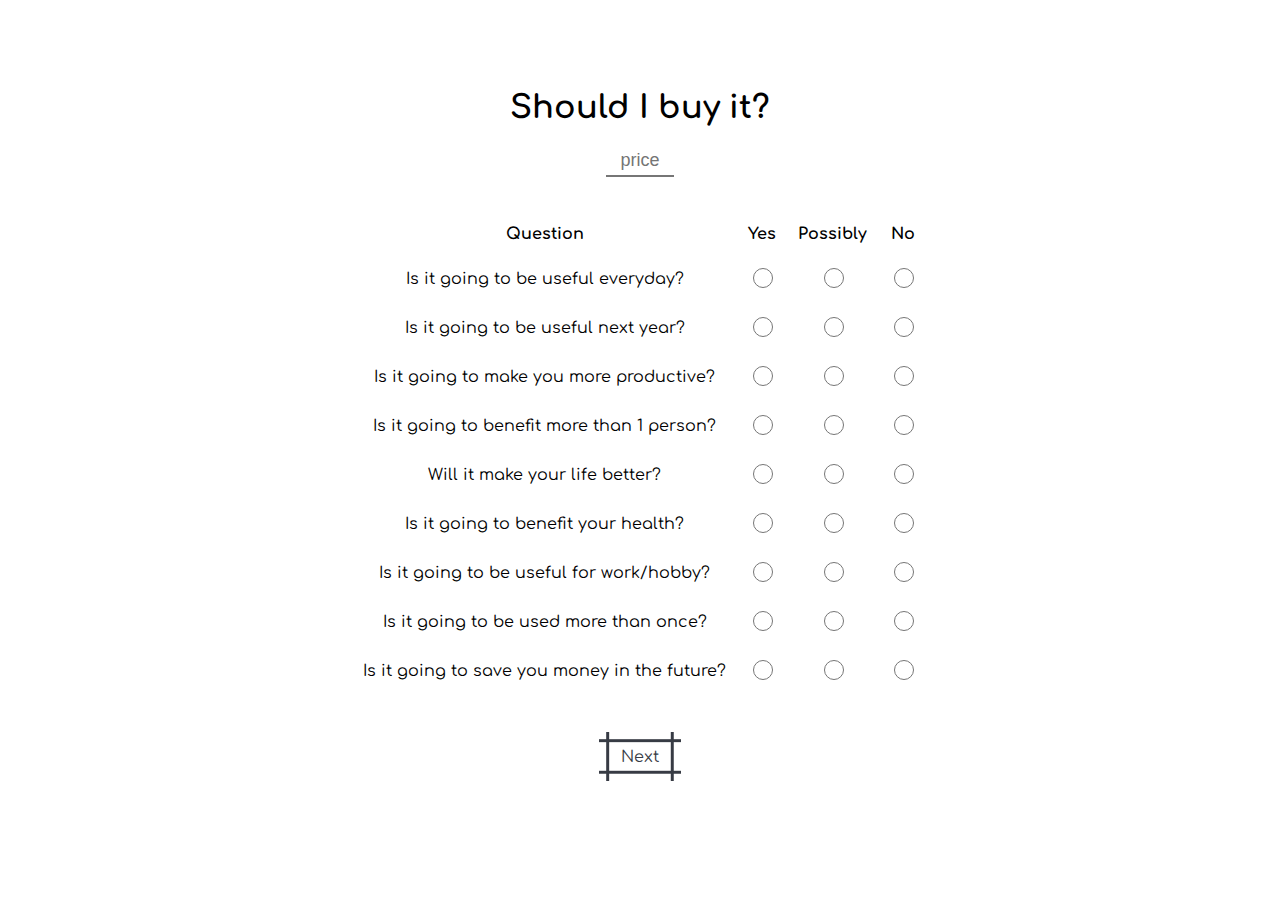
==== shouldIbuy/index.html @ 8c2393f5 "added ShouldIBuy page" ====
<!DOCTYPE html>
<head>
  <meta charset="UTF-8" />
  <meta name="author" content="Natalia Kmiecik">
  <title>Should I buy it?</title>
  <link rel="preconnect" href="https://fonts.googleapis.com" />
  <link rel="preconnect" href="https://fonts.gstatic.com" crossorigin />
  <link
    href="https://fonts.googleapis.com/css2?family=Comfortaa:wght@300&display=swap"
    rel="stylesheet"
  />
  <link rel="stylesheet" href="style.css" type="text/css" />
</head>
<body>
  <h1>Should I buy it?</h1>
  <input type="text" id="price" class="input_name" placeholder="price" style="width:5vw;" oninput="this.value = this.value.replace(/[^0-9.]/g, '').replace(/(\..*)\./g, '$1');" />
  <table id="allQs">
    <tr>
      <th>Question</th>
      <th>Yes</th>
      <th>Possibly</th>
      <th>No</th>
    </tr>
    <tr>
      <td>Is it going to be useful everyday?</td>
      <td><input type="radio" value="2" name="q1" ></td>
      <td><input type="radio" value="1" name="q1"/></td>
      <td><input type="radio" value="0" name="q1"/></td>
    </tr>
    <tr>
      <td>Is it going to be useful next year?</td>
      <td><input type="radio" value="2" name="q2"></td>
      <td><input type="radio" value="1" name="q2"/></td>
      <td><input type="radio" value="0" name="q2"/></td>
    </tr>
    <tr>
      <td>Is it going to make you more productive?</td>
      <td><input type="radio" value="2" name="q3"></td>
      <td><input type="radio" value="1" name="q3"/></td>
      <td><input type="radio" value="0" name="q3"/></td>
    </tr>
    <tr>
      <td>Is it going to benefit more than 1 person?</td>
      <td><input type="radio" value="2" name="q4"></td>
      <td><input type="radio" value="1" name="q4"/></td>
      <td><input type="radio" value="0" name="q4"/></td>
    </tr>
    <tr>
      <td>Will it make your life better?</td>
      <td><input type="radio" value="2" name="q5"></td>
      <td><input type="radio" value="1" name="q5"/></td>
      <td><input type="radio" value="0" name="q5"/></td>
    </tr>
    <tr>
      <td>Is it going to benefit your health?</td>
      <td><input type="radio" value="2" name="q6"></td>
      <td><input type="radio" value="1" name="q6"/></td>
      <td><input type="radio" value="0" name="q6"/></td>
    </tr>
    <tr>
      <td>Is it going to be useful for work/hobby?</td>
      <td><input type="radio" value="2" name="q7"></td>
      <td><input type="radio" value="1" name="q7"/></td>
      <td><input type="radio" value="0" name="q7"/></td>
    </tr>
    <tr>
      <td>Is it going to be used more than once?</td>
      <td><input type="radio" value="2" name="q8"></td>
      <td><input type="radio" value="1" name="q8"/></td>
      <td><input type="radio" value="0" name="q8"/></td>
    </tr>
    <tr>
      <td>Is it going to save you money in the future?</td>
      <td><input type="radio" value="2" name="q9"/></td>
      <td><input type="radio" value="1" name="q9"/></td>
      <td><input type="radio" value="0" name="q9"/></td>
    </tr>
  </table>
  <button id="next" class="button-89" role="button" onclick="calc()">Next</button>
  <button id="again" style="display: none;" class="button-89" role="button" onclick="startAgain()">Start again</button>
  <div id="result"></div>
  <img id="imgResult" style="display: none; margin-left: auto;
  margin-right: auto;" src="">
  <script type="text/javascript" src="script.js"></script>  
</body>
---- shouldIbuy/style.css ----
body {
    margin-left: auto;
  margin-right: auto;
  text-align: center;
  margin-top: 10vh;
  font-family: Comfortaa;
}

table {
  display: flex;
  justify-content: center;
  margin: 4vh;
}

tr>*, th>* {
padding: 10px;
}

td > input {
    width: 20px;
height: 20px;
}


.input_name {
    height: 3vh;
  width: 10vw;
  text-align: center;
  border-width: 0px 0px 2px 0px;
  font-size: 18px;
}

.input_name:focus {
    border-width: 0px 0px 1px 0px;
  border-color: brown;
  outline: none;
}

#result {
    font-size: 30px;
    padding: 20px;
}

/* From getcssscan.com by Temani Afif */

/* CSS */
.button-89 {
  --b: 3px;   /* border thickness */
  --s: .45em; /* size of the corner */
  --color: #373B44;
  
  padding: calc(.5em + var(--s)) calc(.9em + var(--s));
  color: var(--color);
  --_p: var(--s);
  background:
    conic-gradient(from 90deg at var(--b) var(--b),#0000 90deg,var(--color) 0)
    var(--_p) var(--_p)/calc(100% - var(--b) - 2*var(--_p)) calc(100% - var(--b) - 2*var(--_p));
  transition: .3s linear, color 0s, background-color 0s;
  outline: var(--b) solid #0000;
  outline-offset: .6em;
  font-size: 16px;
    font-family: inherit;
  border: 0;

  user-select: none;
  -webkit-user-select: none;
  touch-action: manipulation;
}

.button-89:hover,
.button-89:focus-visible{
  --_p: 0px;
  outline-color: var(--color);
  outline-offset: .05em;
}

.button-89:active {
  background: var(--color);
  color: #fff;
}
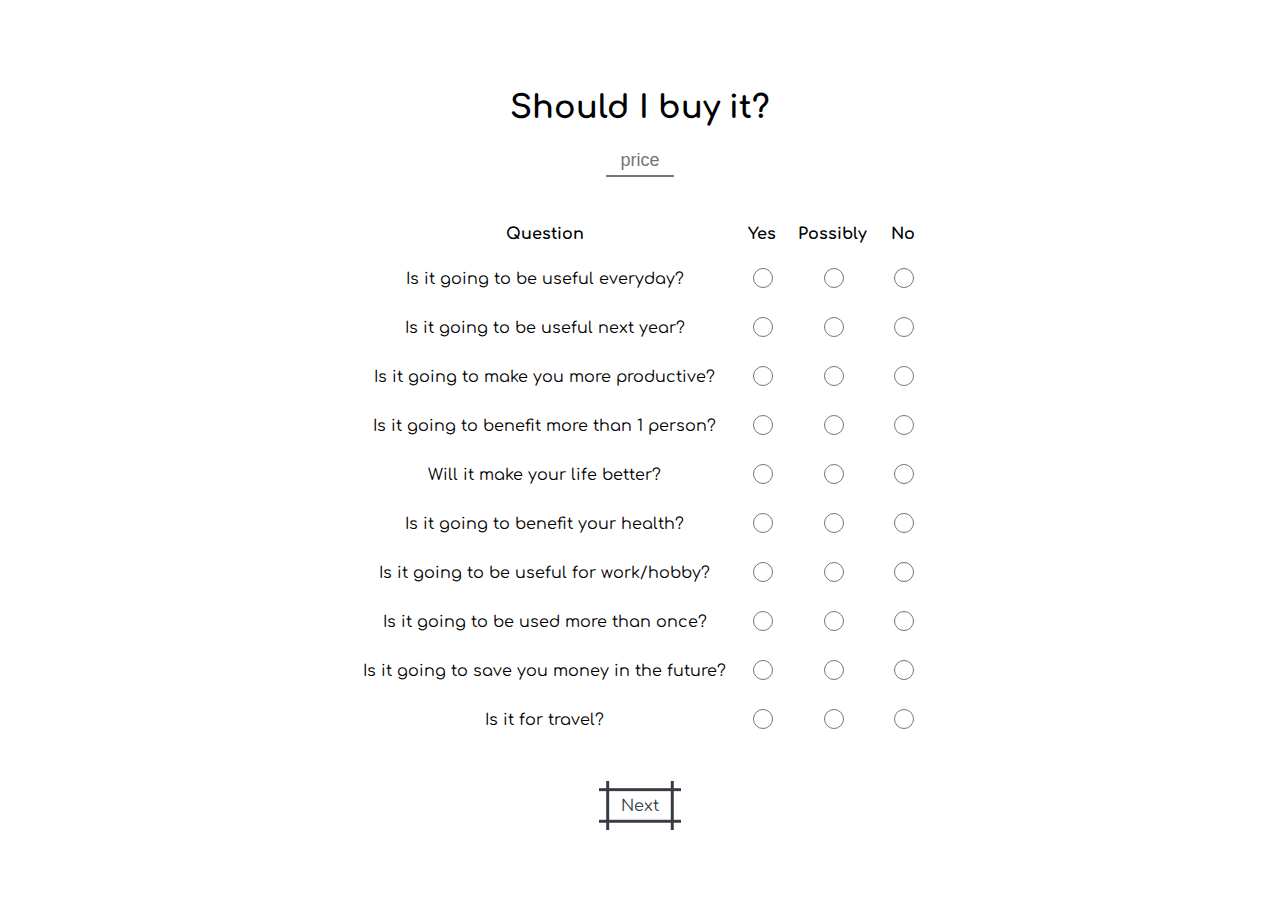
==== commit 535671a6: "Add travel opt" ====
--- a/shouldIbuy/index.html
+++ b/shouldIbuy/index.html
@@ -75,6 +75,12 @@
       <td><input type="radio" value="1" name="q9"/></td>
       <td><input type="radio" value="0" name="q9"/></td>
     </tr>
+    <tr>
+      <td>Is it for travel?</td>
+      <td><input type="radio" value="100" name="q10"/></td>
+      <td><input type="radio" value="0" name="q10"/></td>
+      <td><input type="radio" value="0" name="q10"/></td>
+    </tr>
   </table>
   <button id="next" class="button-89" role="button" onclick="calc()">Next</button>
   <button id="again" style="display: none;" class="button-89" role="button" onclick="startAgain()">Start again</button>
